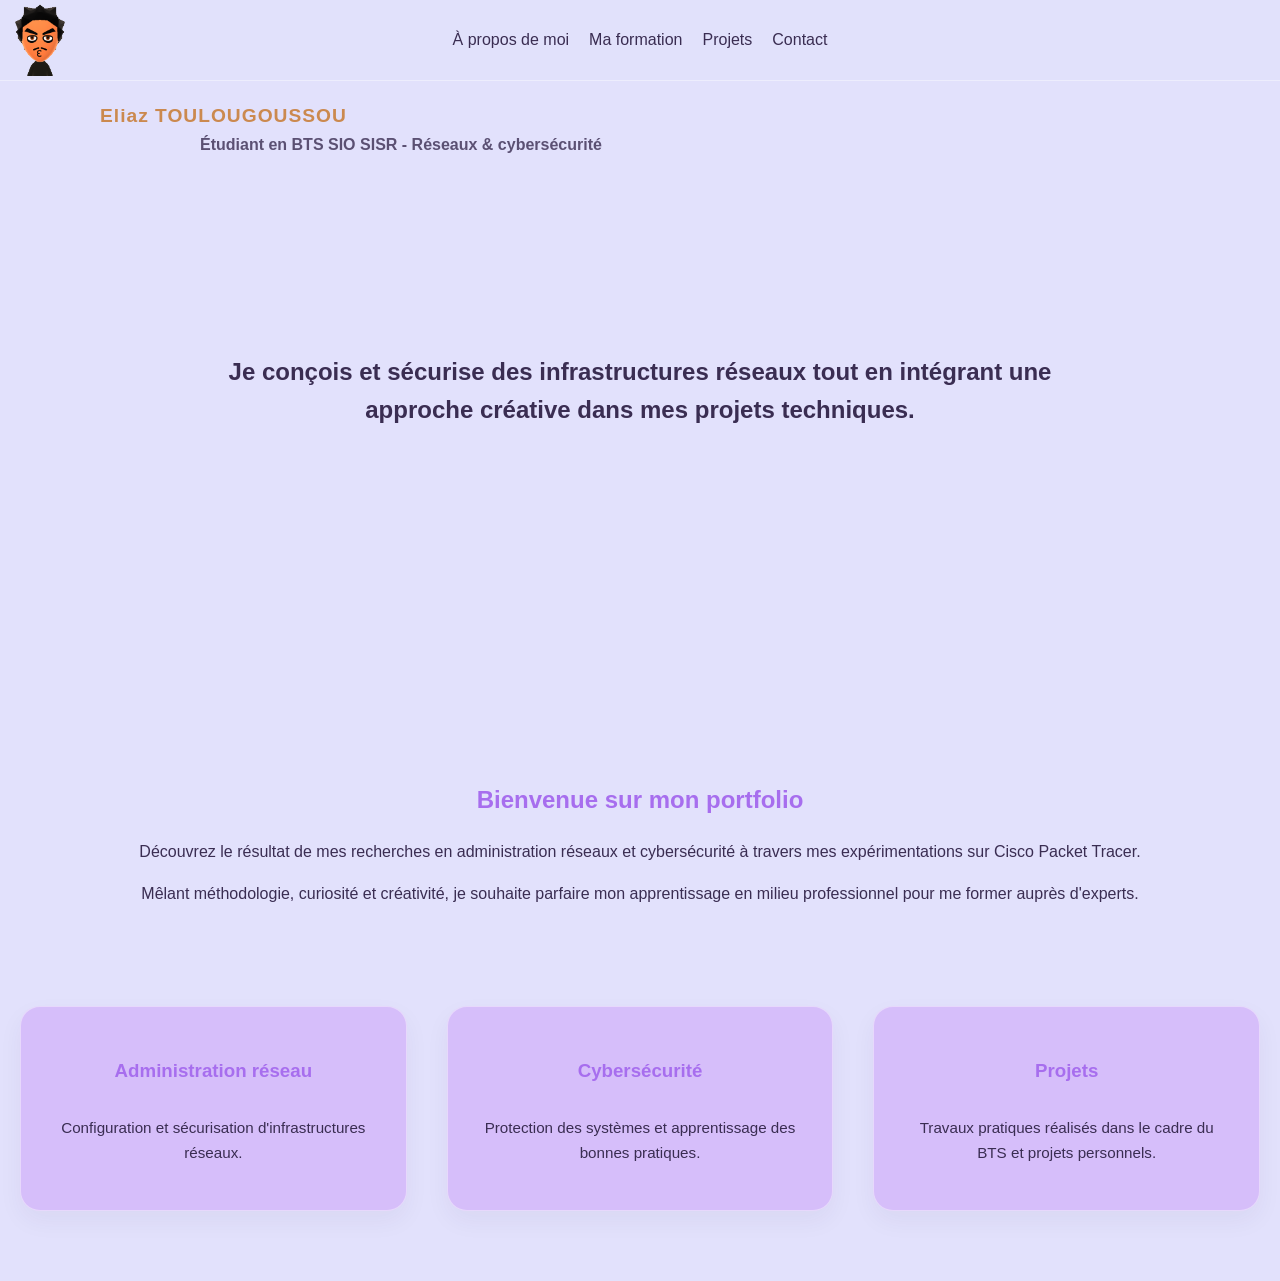
==== index.html @ 53e9420e "changement accueil" ====
<!doctype html>
<html lang="fr">
  <head>
    <meta charset="UTF-8" />
    <meta name="viewport" content="width=device-width, initial-scale=1.0" />
    <title>Portfolio Eliaz TOULOUGOUSSOU</title>
    <link rel="stylesheet" href="style.css">

  </head>
  <body>
    <header class="header_main">
      <div class="header_main_logo">
        <a href="/index.html">
          <img src="img/logo site web.png" alt="mii_avatar" />
        </a>
      </div>
      <nav class="header_main_nav">
        <ul>
          <li><a href="/about.html">À propos de moi</a></li>
          <li><a href="/degree.html">Ma formation</a></li>
          <li><a href="/project.html">Projets</a></li>
          <li><a href="/contact.html">Contact</a></li>
        </ul>
      </nav>
    </header>
    <section class="hero_banner">
      <p class="hero_banner_name">Eliaz TOULOUGOUSSOU</p>
      <p class="hero_banner_tag">
        Étudiant en BTS SIO SISR - Réseaux & cybersécurité
      </p>
      <div class="hero_banner_title">
        <h1 class="hero_banner_description">
          Je conçois et sécurise des infrastructures réseaux tout en intégrant
          une approche créative dans mes projets techniques.
        </h1>
      </div>
    </section>
    <section class="hero_banner_description">
      <h2>Bienvenue sur mon portfolio</h2>
      <p>
        Découvrez le résultat de mes recherches en administration réseaux et
        cybersécurité à travers mes expérimentations sur Cisco Packet Tracer.
      </p>
      <p>
        Mêlant méthodologie, curiosité et créativité, je souhaite parfaire mon
        apprentissage en milieu professionnel pour me former auprès d'experts.
      </p>
    </section>

    <section class="hero_banner_card">
  <div class="hero_banner_card_type">
    <h3>Administration réseau</h3>
    <p>Configuration et sécurisation d'infrastructures réseaux.</p>
  </div>

  <div class="hero_banner_card_type_alt">
    <h3>Cybersécurité</h3>
    <p>Protection des systèmes et apprentissage des bonnes pratiques.</p>
  </div>

  <div class="hero_banner_card_type">
    <h3>Projets</h3>
    <p>
      Travaux pratiques réalisés dans le cadre du BTS et projets personnels.
    </p>
  </div>
</section>
    </div>
  </body>
</html>
---- style.css ----
/* --- Palette de couleurs --- */
:root {
  --bg-page: #E2E1FC;      /* Lavande très clair (Fond) */
  --card-bg: #D6BEFA;      /* Glycine (Cartes au repos) */
  --text-main: #3A2D52;    /* Violet-Noir (Texte ultra lisible) */
  --accent-primary: #A76EEE; /* Violet vibrant (Titres et hover) */
  --accent-copper: #CB894F;  /* Cuivre (Détails et nom) */
  --white-soft: rgba(255, 255, 255, 0.4);
}

/* --- Base --- */
body {
  margin: 0%;
  padding: 0%;
  background-color: var(--bg-page);
  color: var(--text-main);
  font-family: "Raleway", sans-serif; /* Utilisation de ta police choisie */
  line-height: 1.6;
}

a {
  cursor: pointer;
  color: inherit;
  transition: 0.3s;
}

/* --- Header --- */
.header_main {
  height: 80px;
  width: 100%;
  display: flex;
  justify-content: space-between;
  align-items: center;
  position: relative;
  background-color: rgba(226, 225, 252, 0.8); /* Effet de transparence léger */
  border-bottom: 1px solid var(--white-soft);
}

.header_main_logo img {
  height: 80px;
  align-self: center;
}

.header_main_nav {
  position: absolute;
  left: 50%;
  transform: translateX(-50%);
}

.header_main_nav ul {
  list-style: none;
  display: flex;
  gap: 20px;
  margin: 0;
  padding: 0;
}

.header_main_nav ul li a {
  display: inline-block; /* Indispensable pour que le scale fonctionne */
  transition: transform 0.5s cubic-bezier(0.4, 0, 0.2, 1), color 0.3s ease;
  color: var(--text-main);
  text-decoration: none;
}

.header_main_nav ul li a:hover {
  color: var(--accent-primary);
  transform: scale(1.1); /* Grossissement de 10% seulement */
}

/* --- Hero Banner --- */
.hero_banner {
  width: 100%;
  height: 600px;
  position: relative;
  padding-top: 20px;
}

.hero_banner_name {
  margin-left: 100px;
  margin-bottom: 0;
  margin-top: 0;
  color: var(--accent-copper); /* Ton nom ressort en cuivre */
  font-weight: 800;
  font-size: 1.2rem;
  letter-spacing: 1px;
}

.hero_banner_tag {
  margin-left: 200px;
  margin-top: 0;
  font-weight: 600;
  color: var(--text-main);
  opacity: 0.8;
}

.hero_banner_title {
  position: absolute;
  top: 50%;
  left: 50%;
  transform: translate(-50%, -50%);
  text-align: center;
  width: 80%;
}

.hero_banner_description {
  width: 90%;
  margin: 80px auto;
  text-align: center;
  color: var(--text-main);
}

.hero_banner_description h1 {
  font-size: 2.5rem;
  color: var(--text-main);
}

.hero_banner_description h2 {
  color: var(--accent-primary);
}

/* --- Cartes --- */
.hero_banner_card {
  display: flex;
  justify-content: center;
  flex-wrap: wrap;
  padding-bottom: 50px;
}

.hero_banner_card_type, 
.hero_banner_card_type_alt {
  flex: 1 1 250px;
  max-width: 350px;
  display: flex;
  flex-direction: column;
  align-items: center;
  margin: 20px;
  padding: 30px;
  background-color: var(--card-bg);
  border-radius: 20px;
  border: 1px solid var(--white-soft);
  box-shadow: 0 10px 25px rgba(58, 45, 82, 0.05);
  transition: all 0.4s ease;
}

/* Effet au survol des cartes sans dénaturer la couleur */
.hero_banner_card_type:hover, 
.hero_banner_card_type_alt:hover {
  transform: translateY(-10px);
  background-color: #EBE0FF; /* Éclaircissement léger pour l'interaction */
  border-color: var(--accent-primary);
  box-shadow: 0 15px 35px rgba(167, 110, 238, 0.15);
}

.hero_banner_card_type h3, 
.hero_banner_card_type_alt h3 {
  color: var(--accent-primary);
  margin-bottom: 15px;
}

.hero_banner_card_type p, 
.hero_banner_card_type_alt p {
  text-align: center;
  font-size: 0.95rem;
  color: var(--text-main);
}
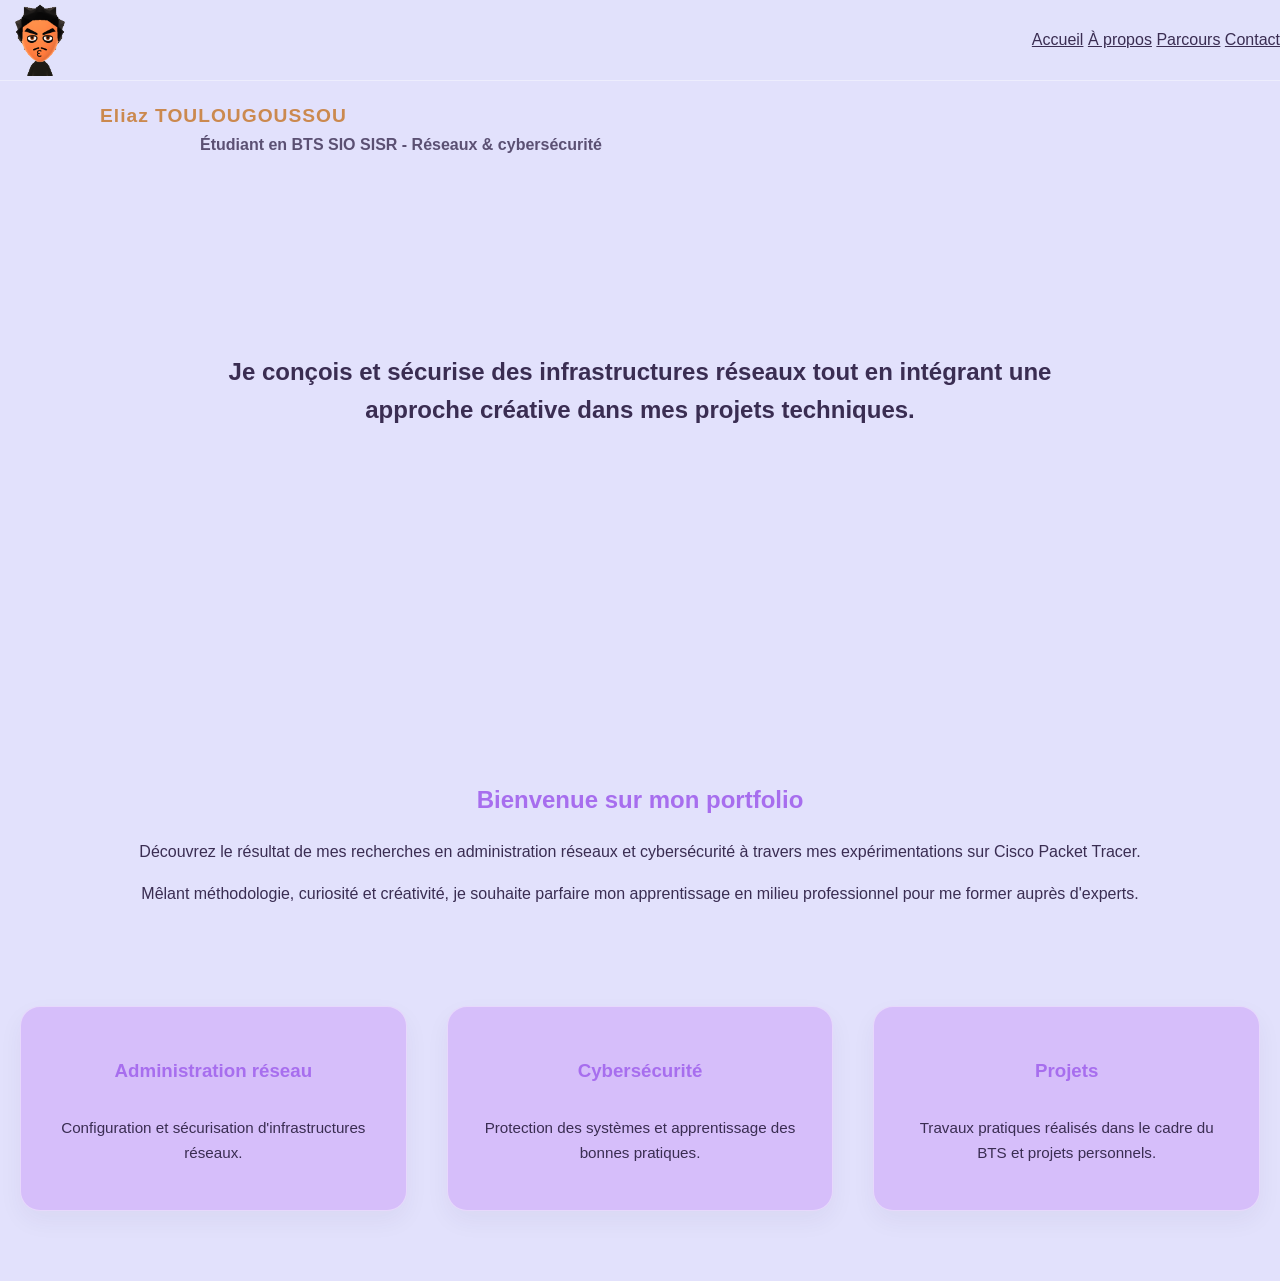
==== commit 53a9fb6f: "Update index.html liens nav bar" ====
--- a/index.html
+++ b/index.html
@@ -10,18 +10,16 @@
   <body>
     <header class="header_main">
       <div class="header_main_logo">
-        <a href="/index.html">
+        <a href="index.html">
           <img src="img/logo site web.png" alt="mii_avatar" />
         </a>
       </div>
-      <nav class="header_main_nav">
-        <ul>
-          <li><a href="/about.html">À propos de moi</a></li>
-          <li><a href="/degree.html">Ma formation</a></li>
-          <li><a href="/project.html">Projets</a></li>
-          <li><a href="/contact.html">Contact</a></li>
-        </ul>
-      </nav>
+     <nav>
+  <a href="index.html">Accueil</a>
+  <a href="about.html">À propos</a>
+  <a href="degree.html">Parcours</a>
+  <a href="contact.html">Contact</a>
+</nav>
     </header>
     <section class="hero_banner">
       <p class="hero_banner_name">Eliaz TOULOUGOUSSOU</p>
@@ -67,4 +65,4 @@
 </section>
     </div>
   </body>
-</html>+</html>
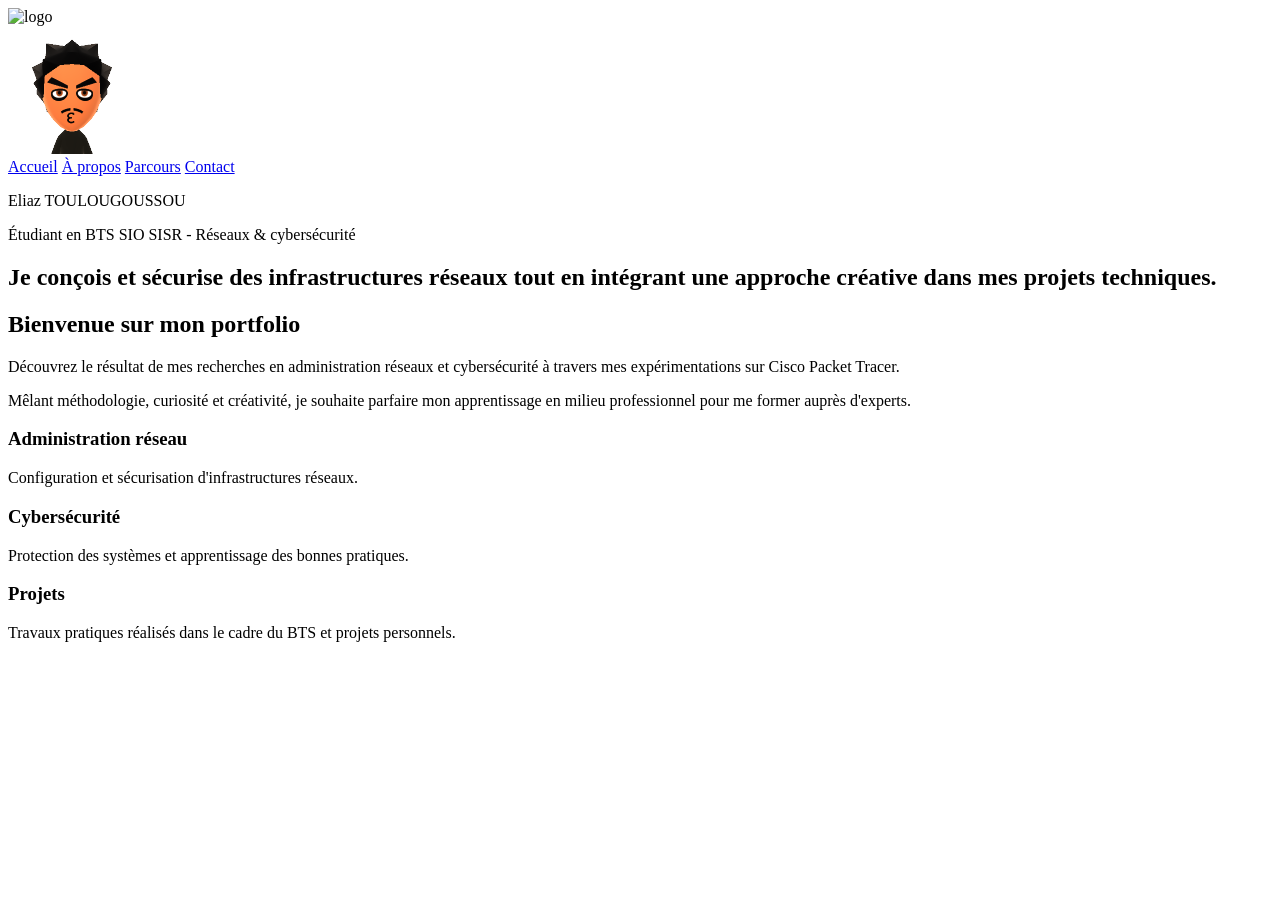
==== commit 5720b280: "Update index.html liens nav bar" ====
--- a/index.html
+++ b/index.html
@@ -4,8 +4,8 @@
     <meta charset="UTF-8" />
     <meta name="viewport" content="width=device-width, initial-scale=1.0" />
     <title>Portfolio Eliaz TOULOUGOUSSOU</title>
-    <link rel="stylesheet" href="style.css">
-
+<link rel="stylesheet" href="css/style.css">
+<img src="img/logo-site-web.png" alt="logo">
   </head>
   <body>
     <header class="header_main">
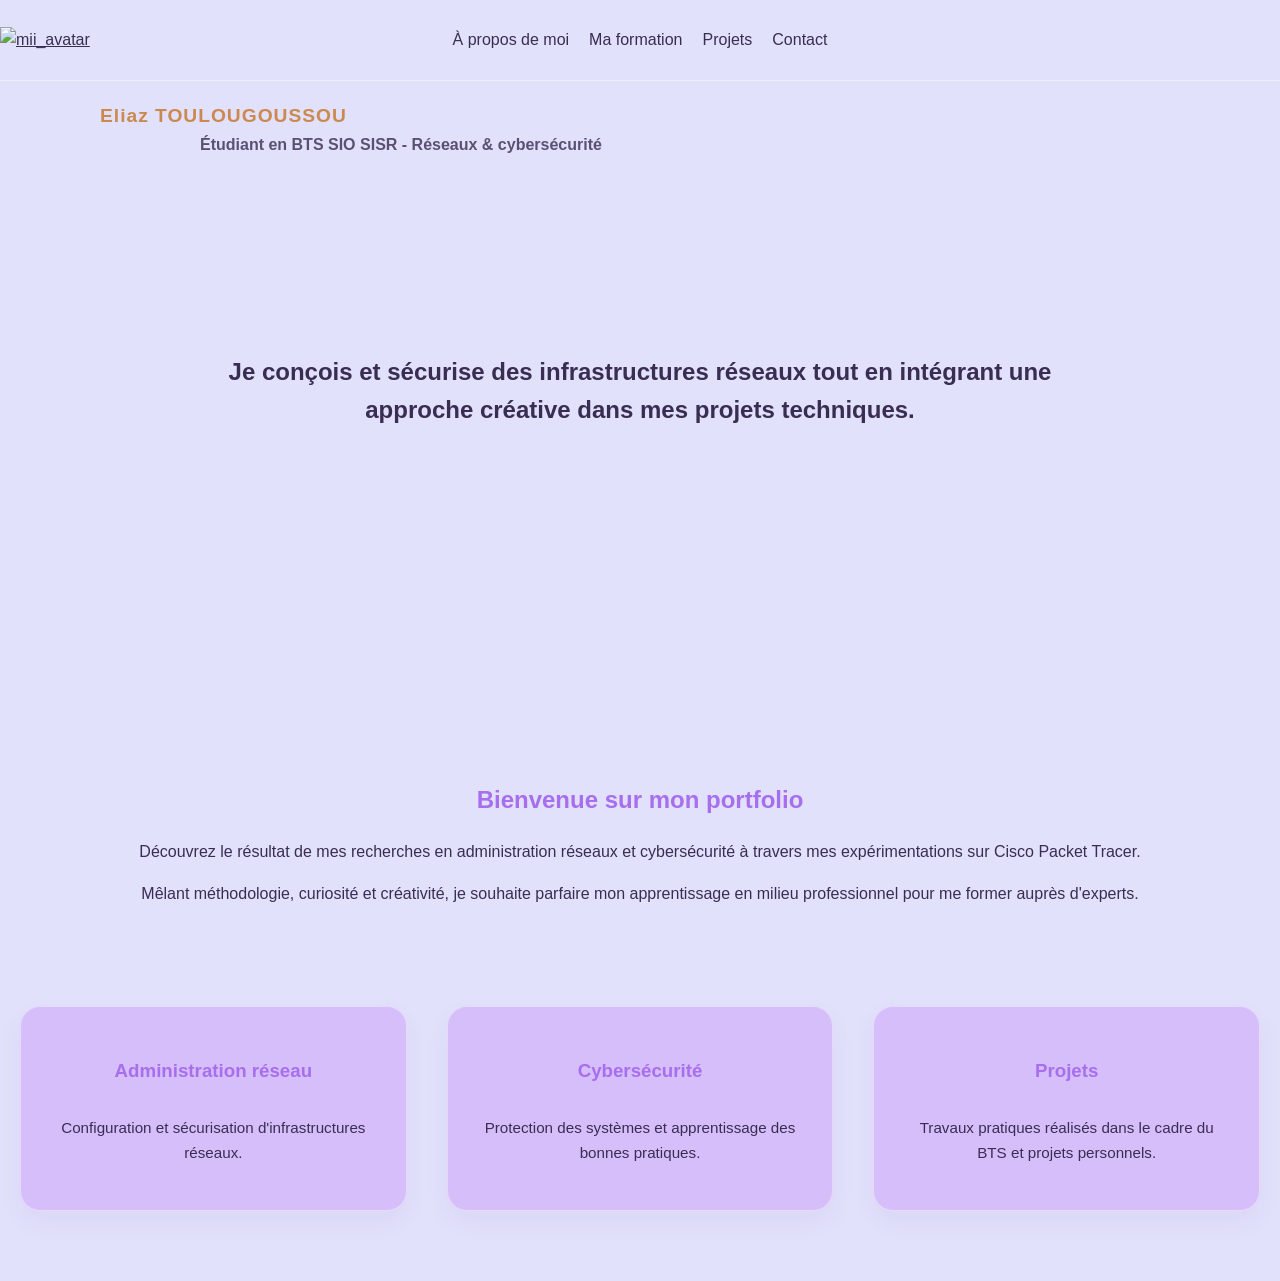
==== commit 058363a5: "Update index.html" ====
--- a/index.html
+++ b/index.html
@@ -4,22 +4,24 @@
     <meta charset="UTF-8" />
     <meta name="viewport" content="width=device-width, initial-scale=1.0" />
     <title>Portfolio Eliaz TOULOUGOUSSOU</title>
-<link rel="stylesheet" href="css/style.css">
-<img src="img/logo-site-web.png" alt="logo">
+    <link rel="stylesheet" href="style.css">
+
   </head>
   <body>
     <header class="header_main">
       <div class="header_main_logo">
         <a href="index.html">
-          <img src="img/logo site web.png" alt="mii_avatar" />
+          <img src="img/logo_site_web.png" alt="mii_avatar" />
         </a>
       </div>
-     <nav>
-  <a href="index.html">Accueil</a>
-  <a href="about.html">À propos</a>
-  <a href="degree.html">Parcours</a>
-  <a href="contact.html">Contact</a>
-</nav>
+      <nav class="header_main_nav">
+        <ul>
+          <li><a href="about.html">À propos de moi</a></li>
+          <li><a href="degree.html">Ma formation</a></li>
+          <li><a href="project.html">Projets</a></li>
+          <li><a href="contact.html">Contact</a></li>
+        </ul>
+      </nav>
     </header>
     <section class="hero_banner">
       <p class="hero_banner_name">Eliaz TOULOUGOUSSOU</p>
--- a/style.css
+++ b/style.css
@@ -0,0 +1,165 @@
+/* --- Palette de couleurs --- */
+:root {
+  --bg-page: #E2E1FC;      /* Lavande très clair (Fond) */
+  --card-bg: #D6BEFA;      /* Glycine (Cartes au repos) */
+  --text-main: #3A2D52;    /* Violet-Noir (Texte ultra lisible) */
+  --accent-primary: #A76EEE; /* Violet vibrant (Titres et hover) */
+  --accent-copper: #CB894F;  /* Cuivre (Détails et nom) */
+  --white-soft: rgba(255, 255, 255, 0.4);
+}
+
+/* --- Base --- */
+body {
+  margin: 0%;
+  padding: 0%;
+  background-color: var(--bg-page);
+  color: var(--text-main);
+  font-family: "Raleway", sans-serif; /* Utilisation de ta police choisie */
+  line-height: 1.6;
+}
+
+a {
+  cursor: pointer;
+  color: inherit;
+  transition: 0.3s;
+}
+
+/* --- Header --- */
+.header_main {
+  height: 80px;
+  width: 100%;
+  display: flex;
+  justify-content: space-between;
+  align-items: center;
+  position: relative;
+  background-color: rgba(226, 225, 252, 0.8); /* Effet de transparence léger */
+  border-bottom: 1px solid var(--white-soft);
+}
+
+.header_main_logo img {
+  height: 80px;
+  align-self: center;
+}
+
+.header_main_nav {
+  position: absolute;
+  left: 50%;
+  transform: translateX(-50%);
+}
+
+.header_main_nav ul {
+  list-style: none;
+  display: flex;
+  gap: 20px;
+  margin: 0;
+  padding: 0;
+}
+
+.header_main_nav ul li a {
+  display: inline-block; /* Indispensable pour que le scale fonctionne */
+  transition: transform 0.5s cubic-bezier(0.4, 0, 0.2, 1), color 0.3s ease;
+  color: var(--text-main);
+  text-decoration: none;
+}
+
+.header_main_nav ul li a:hover {
+  color: var(--accent-primary);
+  transform: scale(1.1); /* Grossissement de 10% seulement */
+}
+
+/* --- Hero Banner --- */
+.hero_banner {
+  width: 100%;
+  height: 600px;
+  position: relative;
+  padding-top: 20px;
+}
+
+.hero_banner_name {
+  margin-left: 100px;
+  margin-bottom: 0;
+  margin-top: 0;
+  color: var(--accent-copper); /* Ton nom ressort en cuivre */
+  font-weight: 800;
+  font-size: 1.2rem;
+  letter-spacing: 1px;
+}
+
+.hero_banner_tag {
+  margin-left: 200px;
+  margin-top: 0;
+  font-weight: 600;
+  color: var(--text-main);
+  opacity: 0.8;
+}
+
+.hero_banner_title {
+  position: absolute;
+  top: 50%;
+  left: 50%;
+  transform: translate(-50%, -50%);
+  text-align: center;
+  width: 80%;
+}
+
+.hero_banner_description {
+  width: 90%;
+  margin: 80px auto;
+  text-align: center;
+  color: var(--text-main);
+}
+
+.hero_banner_description h1 {
+  font-size: 2.5rem;
+  color: var(--text-main);
+}
+
+.hero_banner_description h2 {
+  color: var(--accent-primary);
+}
+
+/* --- Cartes --- */
+.hero_banner_card {
+  display: flex;
+  justify-content: center;
+  flex-wrap: wrap;
+  padding-bottom: 50px;
+}
+
+.hero_banner_card_type, 
+.hero_banner_card_type_alt {
+  flex: 1 1 250px;
+  max-width: 350px;
+  display: flex;
+  flex-direction: column;
+  align-items: center;
+  margin: 20px;
+  padding: 30px;
+  background-color: var(--card-bg);
+  border-radius: 20px;
+  border: 1px solid var(--white-soft);
+  box-shadow: 0 10px 25px rgba(58, 45, 82, 0.05);
+  transition: all 0.4s ease;
+}
+
+/* Effet au survol des cartes sans dénaturer la couleur */
+.hero_banner_card_type:hover, 
+.hero_banner_card_type_alt:hover {
+  transform: translateY(-10px);
+  background-color: #EBE0FF; /* Éclaircissement léger pour l'interaction */
+  border-color: var(--accent-primary);
+  box-shadow: 0 15px 35px rgba(167, 110, 238, 0.15);
+}
+
+.hero_banner_card_type h3, 
+.hero_banner_card_type_alt h3 {
+  color: var(--accent-primary);
+  margin-bottom: 15px;
+}
+
+.hero_banner_card_type p, 
+.hero_banner_card_type_alt p {
+  text-align: center;
+  font-size: 0.95rem;
+  color: var(--text-main);
+}
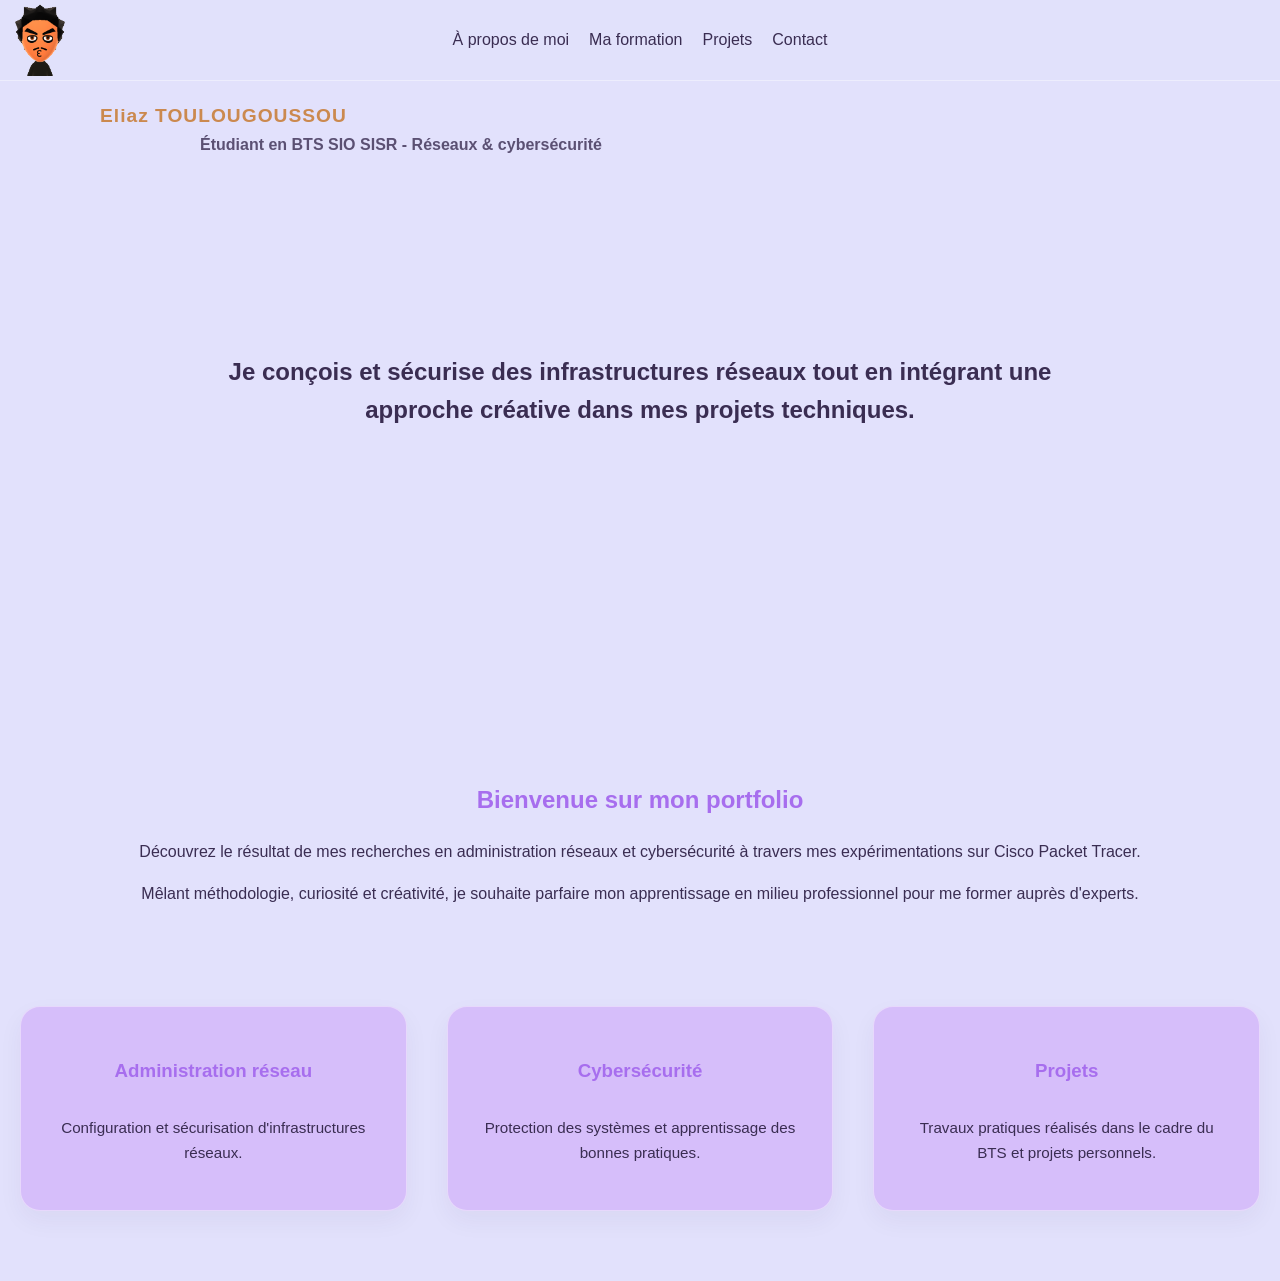
==== commit 3d8709aa: "Update index.html" ====
--- a/index.html
+++ b/index.html
@@ -10,9 +10,9 @@
   <body>
     <header class="header_main">
       <div class="header_main_logo">
-        <a href="index.html">
-          <img src="img/logo_site_web.png" alt="mii_avatar" />
-        </a>
+        <a href="/index.html">
+          <img src="img/logo site web.png" alt="logo">        
+      </a>
       </div>
       <nav class="header_main_nav">
         <ul>
--- a/style.css
+++ b/style.css
@@ -162,4 +162,4 @@
   text-align: center;
   font-size: 0.95rem;
   color: var(--text-main);
-}+}
